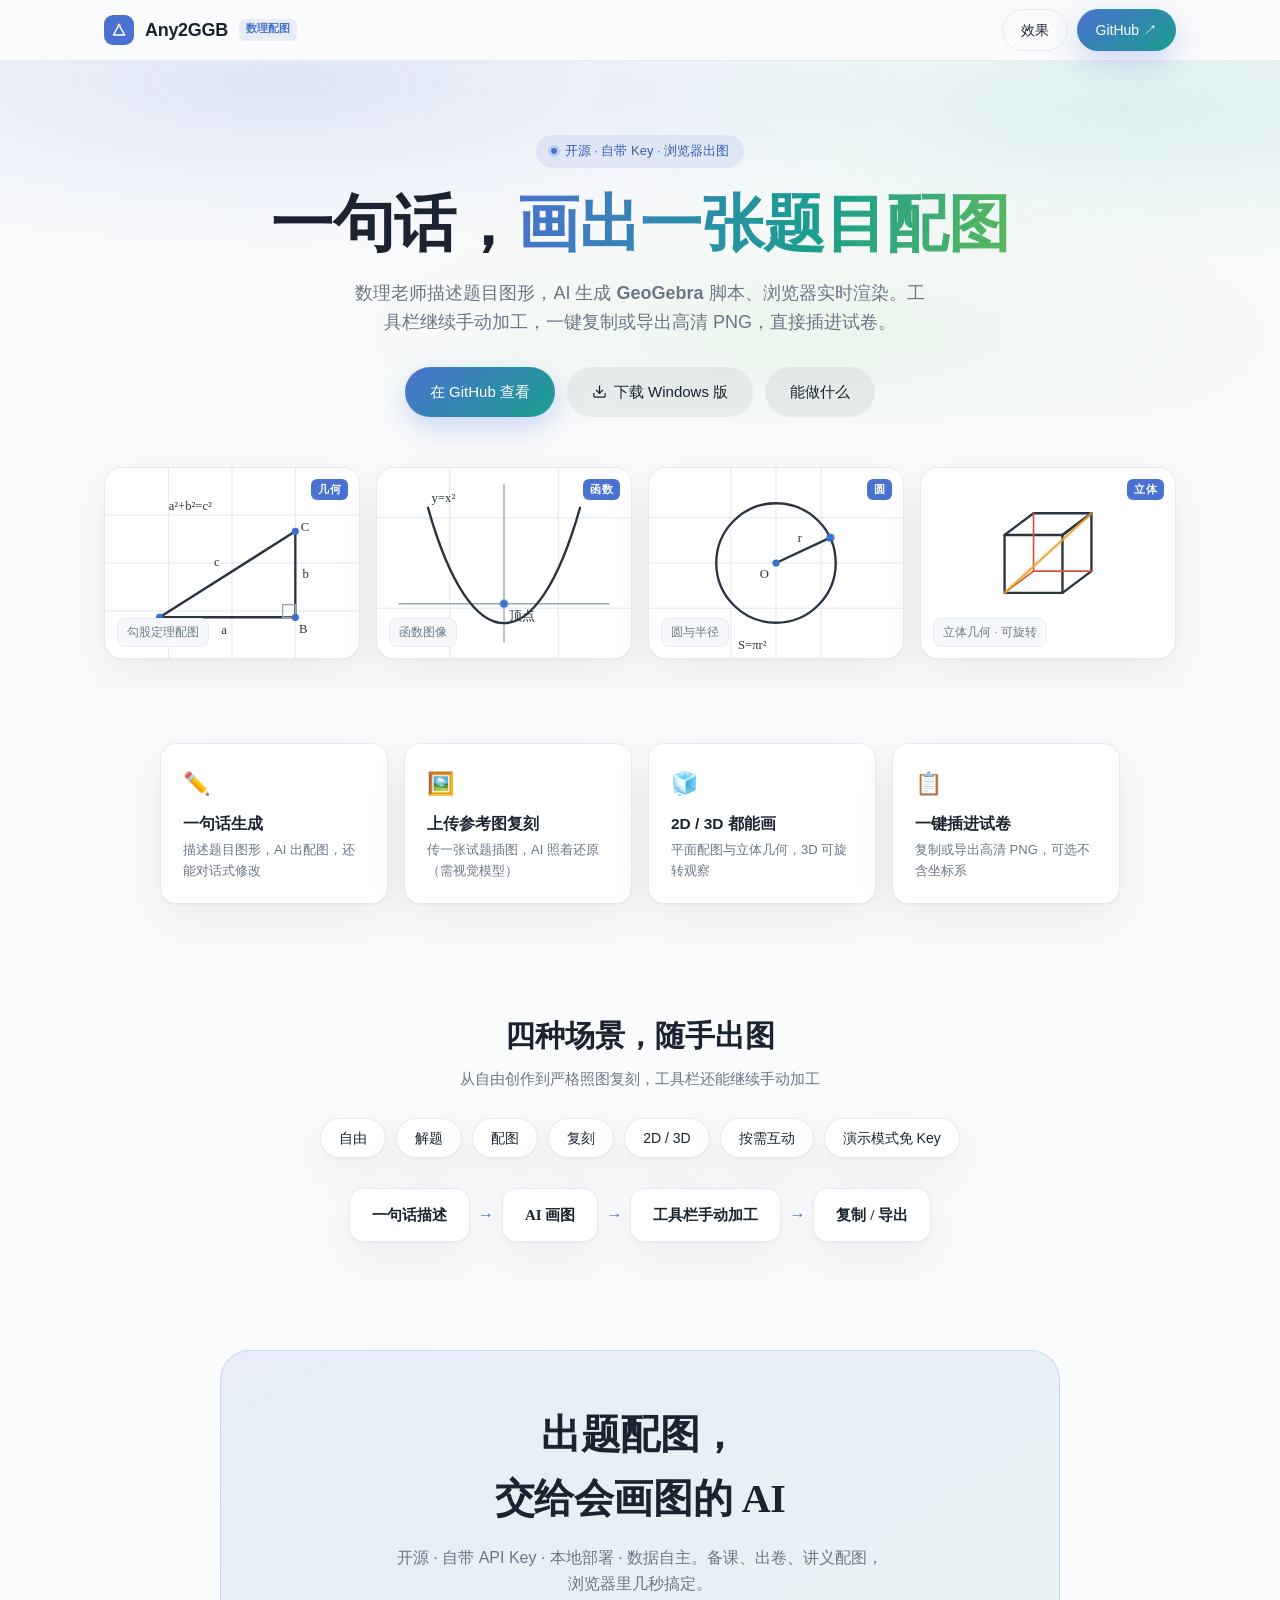
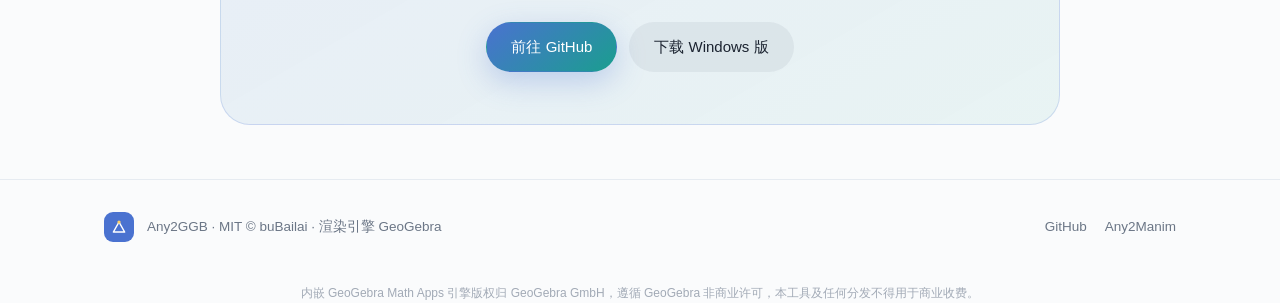
==== docs/index.html @ 6d7fea3f "落地页：自包含单页介绍（GGB 风格，含 GitHub + 下载按钮）" ====
<!DOCTYPE html>
<html lang="zh-CN">
<head>
<meta charset="UTF-8">
<meta name="viewport" content="width=device-width, initial-scale=1, viewport-fit=cover">
<title>Any2GGB · 一句话，画出一张题目配图</title>
<meta name="description" content="Any2GGB —— 数理老师的 AI 配图工具。一句话描述题目图形，AI 生成 GeoGebra 脚本、浏览器实时渲染，工具栏手动加工，一键复制或导出高清 PNG 插进试卷。支持 2D/3D、上传参考图复刻、按需互动。">
<link rel="icon" href="data:image/svg+xml,%3Csvg xmlns='http://www.w3.org/2000/svg' viewBox='0 0 32 32'%3E%3Crect width='32' height='32' rx='8' fill='%234a72d0'/%3E%3Cpath d='M7 24 L16 8 L25 24 Z' fill='none' stroke='%23fff' stroke-width='2.4' stroke-linejoin='round'/%3E%3Ccircle cx='16' cy='8' r='2.6' fill='%23ffd166'/%3E%3C/svg%3E">
<style>
:root{
  --paper:#FAFBFC; --panel:#FFFFFF; --panel-2:#F6F8FB;
  --ink:#1B2330; --ink-soft:#37414F; --muted:#6B7686; --subtle:#A2AAB6;
  --line:#E6EBF1; --divider:#EEF2F6;
  --accent:#4A72D0; --accent-deep:#3A5CB8; --accent-teal:#1A9E8F; --accent-green:#5BB85B;
  --grid:#DDE6F0; --axis:#9AA7B8;
  --sans:'Inter',-apple-system,BlinkMacSystemFont,'PingFang SC','Microsoft YaHei',sans-serif;
  --serif:'Noto Serif SC','Source Han Serif SC','Songti SC',serif;
  --mono:'SF Mono','JetBrains Mono',Menlo,Consolas,monospace;
  --sh:0 1px 2px rgba(27,35,48,.04),0 16px 44px rgba(27,35,48,.07);
  --sh-accent:0 10px 30px rgba(74,114,208,.28);
  /* 配图取色 */
  --c-blue:#3B6FD4; --c-teal:#159C8C; --c-green:#4FA84F; --c-gold:#E9A227;
  --c-red:#D8503C; --c-purple:#7A5CD0; --c-ink:#2A3340;
}
@media (prefers-color-scheme:dark){
  :root{--paper:#0E1116;--panel:#161A21;--panel-2:#1B2028;--ink:#E9ECF1;--ink-soft:#C4CAD4;
    --muted:#909AA8;--subtle:#646E7C;--line:#272D37;--divider:#20262F;
    --accent:#6C8FE6;--accent-deep:#7F9BEA;--accent-teal:#2FB9A8;
    --sh:0 1px 2px rgba(0,0,0,.35),0 16px 44px rgba(0,0,0,.5);}
}
*{margin:0;padding:0;box-sizing:border-box}
html{scroll-behavior:smooth}
body{font-family:var(--sans);background:var(--paper);color:var(--ink);-webkit-font-smoothing:antialiased;
  line-height:1.6;overflow-x:hidden}
a{color:inherit;text-decoration:none}
.wrap{max-width:1120px;margin:0 auto;padding:0 24px}
.serif{font-family:var(--serif)}

/* logo mark */
.logo{width:30px;height:30px;border-radius:9px;background:var(--accent);display:inline-flex;
  align-items:center;justify-content:center;flex:0 0 auto}
.logo svg{width:20px;height:20px}

/* nav */
nav{position:sticky;top:0;z-index:30;background:rgba(250,251,252,.82);backdrop-filter:saturate(180%) blur(18px);
  -webkit-backdrop-filter:saturate(180%) blur(18px);border-bottom:1px solid var(--line)}
@media (prefers-color-scheme:dark){nav{background:rgba(14,17,22,.82)}}
nav .wrap{display:flex;align-items:center;gap:11px;height:60px}
nav b{font-size:18px;letter-spacing:-.3px}
nav .ver{font-family:var(--mono);font-size:11px;color:var(--accent);background:rgba(74,114,208,.1);
  border-radius:6px;padding:2px 7px;font-weight:600}
nav .sp{margin-left:auto;display:flex;gap:9px;align-items:center}
.btn{display:inline-flex;align-items:center;gap:7px;border-radius:999px;padding:9px 18px;font-size:14px;
  font-weight:500;transition:.16s;border:1px solid transparent;white-space:nowrap;cursor:pointer}
.btn.primary{background:linear-gradient(140deg,var(--accent),var(--accent-teal));color:#fff;box-shadow:var(--sh-accent)}
.btn.primary:hover{transform:translateY(-1px)}
.btn.ghost{background:rgba(107,118,134,.1);color:var(--ink)}
.btn.ghost:hover{background:rgba(107,118,134,.18)}
.btn.line{border-color:var(--line)}

/* hero */
.hero{position:relative;padding:74px 0 30px;text-align:center;overflow:hidden}
.hero::before{content:"";position:absolute;inset:-10% -20% auto;height:420px;z-index:0;
  background:radial-gradient(50% 60% at 30% 20%,rgba(74,114,208,.15),transparent 70%),
    radial-gradient(46% 56% at 78% 26%,rgba(26,158,143,.12),transparent 70%),
    radial-gradient(40% 50% at 60% 80%,rgba(91,184,91,.09),transparent 70%);filter:blur(6px)}
.hero .wrap{position:relative;z-index:1}
.eyebrow{display:inline-flex;align-items:center;gap:8px;font-size:13px;font-weight:500;color:var(--accent-deep);
  background:rgba(74,114,208,.1);padding:6px 15px;border-radius:999px;margin-bottom:22px}
.eyebrow .d{width:6px;height:6px;border-radius:50%;background:var(--accent);box-shadow:0 0 0 3px rgba(74,114,208,.18)}
h1{font-family:var(--serif);font-size:clamp(34px,6.2vw,62px);line-height:1.12;letter-spacing:-.5px;font-weight:700}
h1 .grad{background:linear-gradient(110deg,var(--accent),var(--accent-teal) 60%,var(--accent-green));
  -webkit-background-clip:text;background-clip:text;color:transparent}
.lead{font-size:clamp(15px,2vw,18px);color:var(--muted);max-width:580px;margin:20px auto 0}
.cta{display:flex;gap:12px;justify-content:center;flex-wrap:wrap;margin-top:30px}
.cta .btn{padding:12px 24px;font-size:15px}

/* figure wall —— 主视觉：干净的题目配图（白底方格纸，对应实际出图） */
.wall{margin:50px auto 0;display:grid;grid-template-columns:repeat(4,1fr);gap:16px}
@media(max-width:880px){.wall{grid-template-columns:repeat(2,1fr)}}
@media(max-width:480px){.wall{grid-template-columns:1fr}}
.scene{position:relative;border-radius:18px;overflow:hidden;border:1px solid var(--line);
  background:var(--panel);box-shadow:var(--sh);aspect-ratio:4/3}
.scene svg{position:absolute;inset:0;width:100%;height:100%}
.scene .cap{position:absolute;left:12px;bottom:11px;z-index:2;font-size:11.5px;color:var(--muted);
  background:var(--panel-2);border:1px solid var(--line);border-radius:8px;padding:4px 9px}
.scene .badge{position:absolute;right:11px;top:11px;z-index:2;font-size:10.5px;font-weight:600;letter-spacing:.4px;
  color:#fff;background:var(--accent);border-radius:6px;padding:2px 7px}
.gfig{fill:none;stroke:var(--c-ink);stroke-width:2.6;stroke-linejoin:round;stroke-linecap:round}
.glabel{font-family:var(--serif);fill:var(--c-ink);font-size:14px}
.gpt{fill:var(--c-blue)}
.draw{stroke-dasharray:600;stroke-dashoffset:600;animation:draw 2.2s ease .2s forwards}
.draw2{stroke-dasharray:600;stroke-dashoffset:600;animation:draw 2.2s ease .5s forwards}
@keyframes draw{to{stroke-dashoffset:0}}
.fade{opacity:0;animation:fade .8s ease 1.5s forwards}
@keyframes fade{to{opacity:1}}
.spin3d{transform-origin:center;animation:sp 14s linear infinite}
@keyframes sp{to{transform:rotate(360deg)}}

/* feature row */
section{padding:54px 0}
.feats{display:grid;grid-template-columns:repeat(4,1fr);gap:16px;max-width:960px;margin:0 auto}
@media(max-width:820px){.feats{grid-template-columns:repeat(2,1fr)}}
@media(max-width:440px){.feats{grid-template-columns:1fr}}
.feat{background:var(--panel);border:1px solid var(--line);border-radius:16px;padding:22px 22px;box-shadow:var(--sh)}
.feat .ic{font-size:22px;margin-bottom:10px}
.feat b{font-size:15.5px}
.feat span{display:block;color:var(--muted);font-size:13px;margin-top:3px}

/* scenarios */
.subj{text-align:center}
.subj .t{font-family:var(--serif);font-size:clamp(22px,3.4vw,30px);font-weight:700;margin-bottom:8px}
.subj .s{color:var(--muted);font-size:14.5px;margin-bottom:26px}
.chips{display:flex;flex-wrap:wrap;gap:10px;justify-content:center;max-width:720px;margin:0 auto}
.chip{background:var(--panel);border:1px solid var(--line);border-radius:999px;padding:8px 18px;font-size:14px;
  font-weight:500;box-shadow:var(--sh)}
.pipe{display:flex;align-items:center;justify-content:center;gap:8px;flex-wrap:wrap;margin-top:30px}
.pcard{font-family:var(--serif);font-weight:600;background:var(--panel);border:1px solid var(--line);
  border-radius:14px;padding:14px 22px;font-size:15px;box-shadow:var(--sh)}
.parrow{color:var(--accent);font-weight:700}

/* final cta */
.final{text-align:center}
.final .box{background:linear-gradient(150deg,rgba(74,114,208,.1),rgba(26,158,143,.08));
  border:1px solid rgba(74,114,208,.2);border-radius:30px;padding:52px 30px;max-width:840px;margin:0 auto}
.final h2{font-family:var(--serif);font-size:clamp(26px,4vw,40px);letter-spacing:-.4px;font-weight:700}
.final p{color:var(--muted);margin:14px auto 0;max-width:500px}

footer{border-top:1px solid var(--line);padding:32px 0;color:var(--muted);font-size:13.5px}
footer .wrap{display:flex;align-items:center;gap:13px;flex-wrap:wrap}
footer .sp{margin-left:auto;display:flex;gap:18px}
footer a:hover{color:var(--ink)}
.note{font-size:12px;color:var(--subtle);max-width:1120px;margin:10px auto 0;padding:0 24px;text-align:center}
</style>
</head>
<body>

<nav>
  <div class="wrap">
    <span class="logo"><svg viewBox="0 0 32 32"><path d="M7 24 L16 8 L25 24 Z" fill="none" stroke="#fff" stroke-width="2.4" stroke-linejoin="round"/><circle cx="16" cy="8" r="2.6" fill="#ffd166"/></svg></span>
    <b>Any2GGB</b>
    <span class="ver">数理配图</span>
    <div class="sp">
      <a class="btn line" href="#figures">效果</a>
      <a class="btn primary" href="https://github.com/buBailai/Any2GGB" target="_blank">GitHub ↗</a>
    </div>
  </div>
</nav>

<header class="hero" id="figures">
  <div class="wrap">
    <div class="eyebrow"><span class="d"></span>开源 · 自带 Key · 浏览器出图</div>
    <h1>一句话，<span class="grad serif">画出一张题目配图</span></h1>
    <p class="lead">数理老师描述题目图形，AI 生成 <b>GeoGebra</b> 脚本、浏览器实时渲染。工具栏继续手动加工，一键复制或导出高清 PNG，直接插进试卷。</p>
    <div class="cta">
      <a class="btn primary" href="https://github.com/buBailai/Any2GGB" target="_blank">在 GitHub 查看</a>
      <a class="btn ghost" href="downloads/Any2GGB-Win-v0.4.3.zip" download><svg viewBox="0 0 24 24" width="15" height="15" fill="none" stroke="currentColor" stroke-width="2" stroke-linecap="round" stroke-linejoin="round"><path d="M21 15v4a2 2 0 0 1-2 2H5a2 2 0 0 1-2-2v-4"/><polyline points="7 10 12 15 17 10"/><line x1="12" y1="15" x2="12" y2="3"/></svg> 下载 Windows 版</a>
      <a class="btn ghost" href="#scenarios">能做什么</a>
    </div>

    <!-- 题目配图效果墙：白底方格纸，对应实际干净出图 -->
    <div class="wall">
      <!-- 1. 勾股 / 直角三角形 -->
      <div class="scene">
        <span class="badge">几何</span>
        <svg viewBox="0 0 280 210" preserveAspectRatio="xMidYMid meet">
          <g stroke="var(--grid)" stroke-width="1">
            <line x1="0" y1="52" x2="280" y2="52"/><line x1="0" y1="105" x2="280" y2="105"/><line x1="0" y1="158" x2="280" y2="158"/>
            <line x1="70" y1="0" x2="70" y2="210"/><line x1="140" y1="0" x2="140" y2="210"/><line x1="210" y1="0" x2="210" y2="210"/>
          </g>
          <polygon points="60,165 210,165 210,70" class="gfig draw" stroke="var(--c-blue)"/>
          <rect x="196" y="151" width="14" height="14" fill="none" stroke="var(--axis)" stroke-width="1.5"/>
          <circle cx="60" cy="165" r="4" class="gpt"/><circle cx="210" cy="165" r="4" class="gpt"/><circle cx="210" cy="70" r="4" class="gpt"/>
          <text x="46" y="182" class="glabel">A</text><text x="214" y="182" class="glabel">B</text><text x="216" y="70" class="glabel">C</text>
          <text x="128" y="184" class="glabel" fill="var(--c-teal)">a</text>
          <text x="218" y="122" class="glabel" fill="var(--c-teal)">b</text>
          <text x="120" y="108" class="glabel" fill="var(--c-teal)">c</text>
          <text x="70" y="46" class="glabel fade" font-size="16">a²+b²=c²</text>
        </svg>
        <span class="cap">勾股定理配图</span>
      </div>

      <!-- 2. 抛物线 -->
      <div class="scene">
        <span class="badge">函数</span>
        <svg viewBox="0 0 280 210" preserveAspectRatio="xMidYMid meet">
          <g stroke="var(--grid)" stroke-width="1">
            <line x1="0" y1="55" x2="280" y2="55"/><line x1="0" y1="155" x2="280" y2="155"/>
            <line x1="80" y1="0" x2="80" y2="210"/><line x1="200" y1="0" x2="200" y2="210"/>
          </g>
          <g stroke="var(--axis)" stroke-width="1.5" stroke-linecap="round">
            <line x1="140" y1="18" x2="140" y2="192"/><line x1="24" y1="150" x2="256" y2="150"/>
          </g>
          <path d="M56,44 C104,214 176,214 224,44" class="gfig draw" stroke="var(--c-blue)" stroke-width="3"/>
          <circle cx="140" cy="150" r="4.5" class="gpt fade"/>
          <text x="146" y="168" class="glabel fade" font-size="12">顶点</text>
          <text x="60" y="38" class="glabel" fill="var(--c-blue)">y=x²</text>
        </svg>
        <span class="cap">函数图像</span>
      </div>

      <!-- 3. 圆与半径 -->
      <div class="scene">
        <span class="badge">圆</span>
        <svg viewBox="0 0 280 210" preserveAspectRatio="xMidYMid meet">
          <g stroke="var(--grid)" stroke-width="1">
            <line x1="0" y1="55" x2="280" y2="55"/><line x1="0" y1="105" x2="280" y2="105"/><line x1="0" y1="155" x2="280" y2="155"/>
            <line x1="90" y1="0" x2="90" y2="210"/><line x1="140" y1="0" x2="140" y2="210"/><line x1="190" y1="0" x2="190" y2="210"/>
          </g>
          <circle cx="140" cy="105" r="66" class="gfig draw" stroke="var(--c-blue)"
            style="stroke-dasharray:415;stroke-dashoffset:415;animation:draw 2.4s ease .3s forwards"/>
          <line x1="140" y1="105" x2="200" y2="77" class="gfig" stroke="var(--c-teal)" stroke-width="2.4"/>
          <circle cx="140" cy="105" r="4" class="gpt"/><circle cx="200" cy="77" r="4.5" class="gpt fade"/>
          <text x="122" y="122" class="glabel">O</text>
          <text x="164" y="82" class="glabel" fill="var(--c-teal)">r</text>
          <text x="98" y="200" class="glabel fade" font-size="15">S=πr²</text>
        </svg>
        <span class="cap">圆与半径</span>
      </div>

      <!-- 4. 3D 正方体 -->
      <div class="scene">
        <span class="badge">立体</span>
        <svg viewBox="0 0 280 210" preserveAspectRatio="xMidYMid meet">
          <g class="spin3d" style="transform-box:view-box;transform-origin:140px 105px">
            <g class="gfig" stroke="var(--c-blue)" stroke-width="2.2">
              <path d="M92,138 L92,74 L156,74 L156,138 Z"/>
              <path d="M92,74 L124,50 L188,50 L156,74"/>
              <path d="M156,74 L188,50 L188,114 L156,138"/>
              <path class="draw2" d="M92,138 L124,114 L124,50 M124,114 L188,114" stroke="var(--c-red)" stroke-width="1.8" stroke-dasharray="4 5"/>
            </g>
          </g>
          <path d="M92,138 L188,50" stroke="var(--c-gold)" stroke-width="2.4" fill="none" class="fade" stroke-linecap="round"/>
          <text x="70" y="188" class="glabel fade" font-size="13">体对角线</text>
        </svg>
        <span class="cap">立体几何 · 可旋转</span>
      </div>
    </div>
  </div>
</header>

<section>
  <div class="wrap">
    <div class="feats">
      <div class="feat"><div class="ic">✏️</div><b>一句话生成</b><span>描述题目图形，AI 出配图，还能对话式修改</span></div>
      <div class="feat"><div class="ic">🖼️</div><b>上传参考图复刻</b><span>传一张试题插图，AI 照着还原（需视觉模型）</span></div>
      <div class="feat"><div class="ic">🧊</div><b>2D / 3D 都能画</b><span>平面配图与立体几何，3D 可旋转观察</span></div>
      <div class="feat"><div class="ic">📋</div><b>一键插进试卷</b><span>复制或导出高清 PNG，可选不含坐标系</span></div>
    </div>
  </div>
</section>

<section class="subj" id="scenarios">
  <div class="wrap">
    <div class="t serif">四种场景，随手出图</div>
    <div class="s">从自由创作到严格照图复刻，工具栏还能继续手动加工</div>
    <div class="chips">
      <span class="chip">自由</span><span class="chip">解题</span><span class="chip">配图</span><span class="chip">复刻</span>
      <span class="chip">2D / 3D</span><span class="chip">按需互动</span><span class="chip">演示模式免 Key</span>
    </div>
    <div class="pipe">
      <span class="pcard">一句话描述</span><span class="parrow">→</span>
      <span class="pcard">AI 画图</span><span class="parrow">→</span>
      <span class="pcard">工具栏手动加工</span><span class="parrow">→</span>
      <span class="pcard">复制 / 导出</span>
    </div>
  </div>
</section>

<section class="final">
  <div class="wrap">
    <div class="box">
      <h2 class="serif">出题配图，<br>交给会画图的 AI</h2>
      <p>开源 · 自带 API Key · 本地部署 · 数据自主。备课、出卷、讲义配图，浏览器里几秒搞定。</p>
      <div class="cta" style="justify-content:center;margin-top:26px">
        <a class="btn primary" href="https://github.com/buBailai/Any2GGB" target="_blank">前往 GitHub</a>
        <a class="btn ghost" href="downloads/Any2GGB-Win-v0.4.3.zip" download>下载 Windows 版</a>
      </div>
    </div>
  </div>
</section>

<footer>
  <div class="wrap">
    <span class="logo"><svg viewBox="0 0 32 32"><path d="M7 24 L16 8 L25 24 Z" fill="none" stroke="#fff" stroke-width="2.4" stroke-linejoin="round"/><circle cx="16" cy="8" r="2.6" fill="#ffd166"/></svg></span>
    <span>Any2GGB · MIT © buBailai · 渲染引擎 <a href="https://www.geogebra.org" target="_blank">GeoGebra</a></span>
    <div class="sp">
      <a href="https://github.com/buBailai/Any2GGB" target="_blank">GitHub</a>
      <a href="https://github.com/buBailai/Any2Manim" target="_blank">Any2Manim</a>
    </div>
  </div>
</footer>
<p class="note">内嵌 GeoGebra Math Apps 引擎版权归 GeoGebra GmbH，遵循 GeoGebra 非商业许可，本工具及任何分发不得用于商业收费。</p>

</body>
</html>
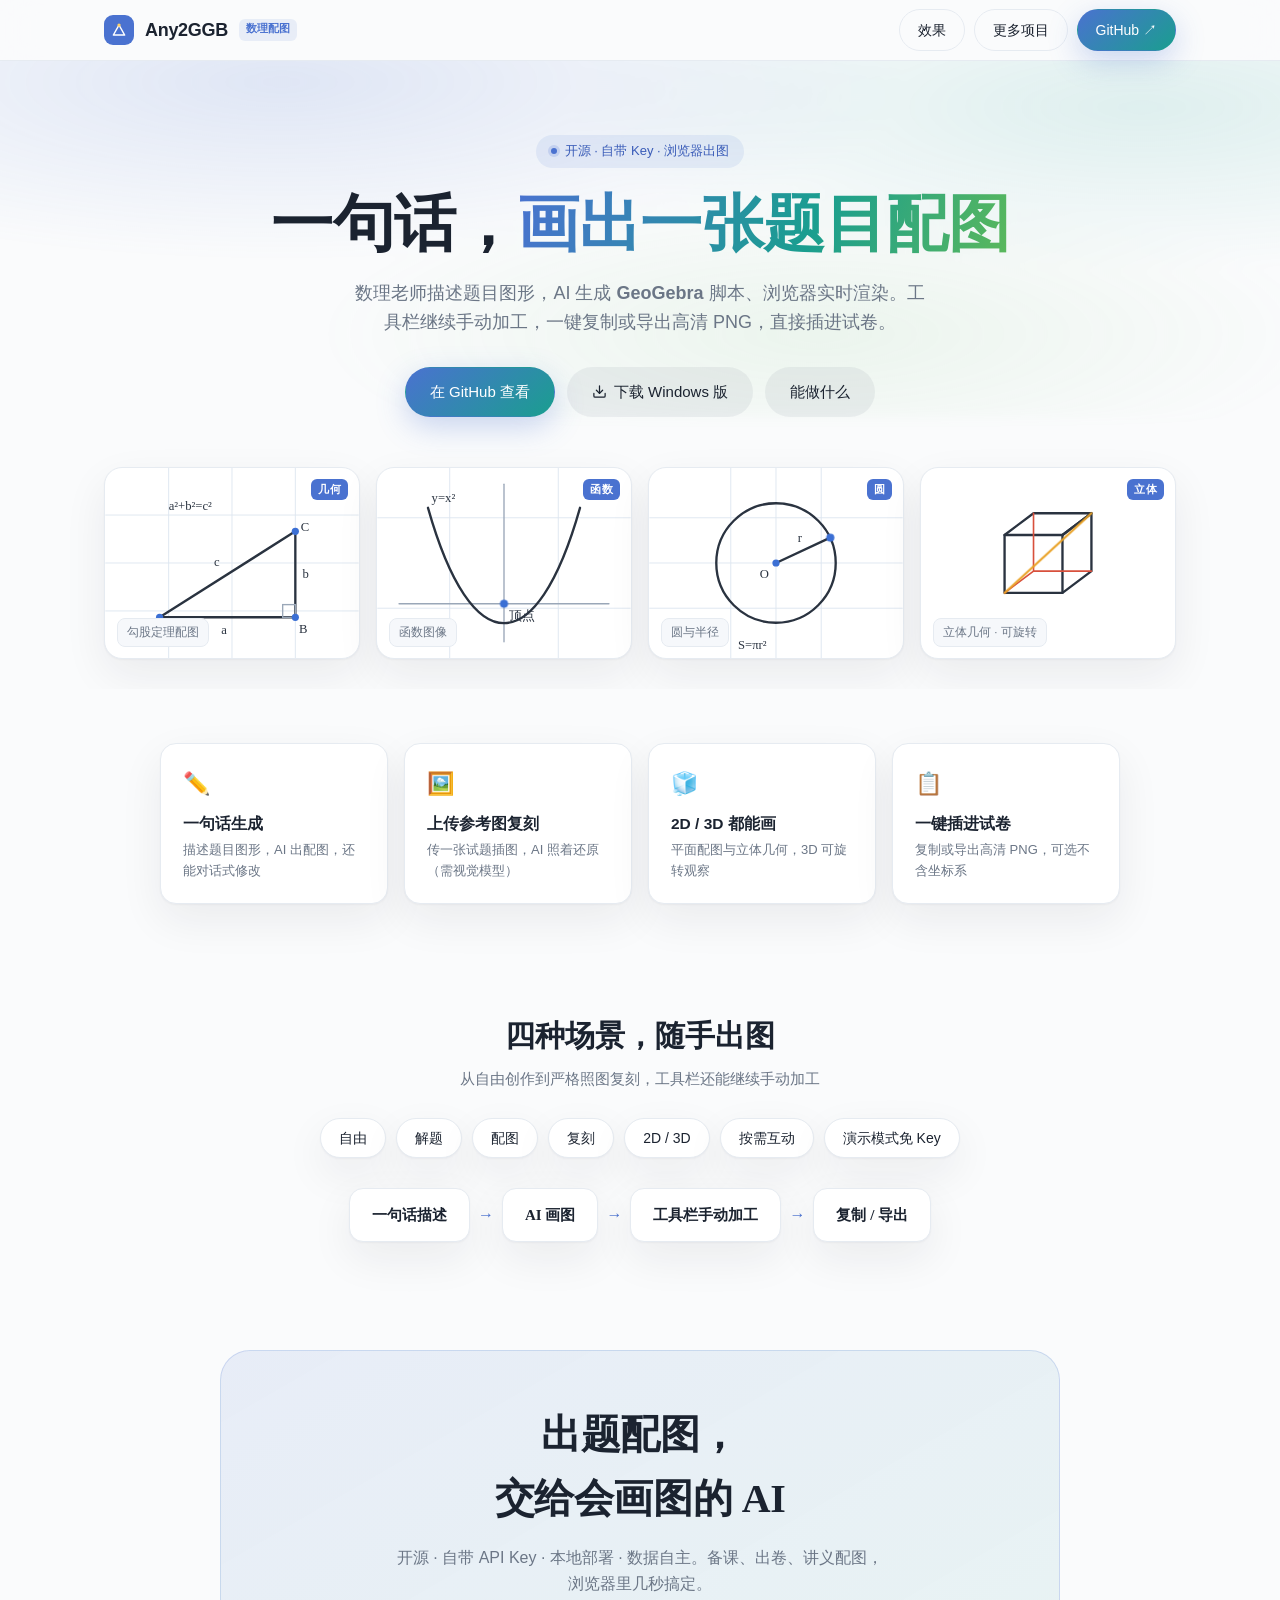
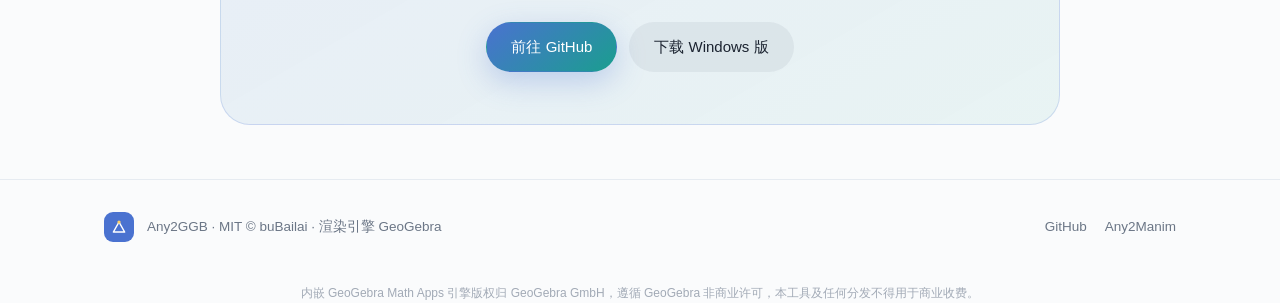
==== commit 54265e7b: "落地页导航新增「更多项目」按钮，跳转 buBailai 主页 Co-Authored-By: Claude Fable 5 <noreply@anthropic.com>" ====
--- a/docs/index.html
+++ b/docs/index.html
@@ -142,6 +142,7 @@
     <span class="ver">数理配图</span>
     <div class="sp">
       <a class="btn line" href="#figures">效果</a>
+      <a class="btn line" href="https://bubailai.top/">更多项目</a>
       <a class="btn primary" href="https://github.com/buBailai/Any2GGB" target="_blank">GitHub ↗</a>
     </div>
   </div>
@@ -154,7 +155,7 @@
     <p class="lead">数理老师描述题目图形，AI 生成 <b>GeoGebra</b> 脚本、浏览器实时渲染。工具栏继续手动加工，一键复制或导出高清 PNG，直接插进试卷。</p>
     <div class="cta">
       <a class="btn primary" href="https://github.com/buBailai/Any2GGB" target="_blank">在 GitHub 查看</a>
-      <a class="btn ghost" href="downloads/Any2GGB-Win-v0.4.3.zip" download><svg viewBox="0 0 24 24" width="15" height="15" fill="none" stroke="currentColor" stroke-width="2" stroke-linecap="round" stroke-linejoin="round"><path d="M21 15v4a2 2 0 0 1-2 2H5a2 2 0 0 1-2-2v-4"/><polyline points="7 10 12 15 17 10"/><line x1="12" y1="15" x2="12" y2="3"/></svg> 下载 Windows 版</a>
+      <a class="btn ghost" href="downloads/Any2GGB-Win-v0.4.5.zip" download><svg viewBox="0 0 24 24" width="15" height="15" fill="none" stroke="currentColor" stroke-width="2" stroke-linecap="round" stroke-linejoin="round"><path d="M21 15v4a2 2 0 0 1-2 2H5a2 2 0 0 1-2-2v-4"/><polyline points="7 10 12 15 17 10"/><line x1="12" y1="15" x2="12" y2="3"/></svg> 下载 Windows 版</a>
       <a class="btn ghost" href="#scenarios">能做什么</a>
     </div>
 
@@ -274,7 +275,7 @@
       <p>开源 · 自带 API Key · 本地部署 · 数据自主。备课、出卷、讲义配图，浏览器里几秒搞定。</p>
       <div class="cta" style="justify-content:center;margin-top:26px">
         <a class="btn primary" href="https://github.com/buBailai/Any2GGB" target="_blank">前往 GitHub</a>
-        <a class="btn ghost" href="downloads/Any2GGB-Win-v0.4.3.zip" download>下载 Windows 版</a>
+        <a class="btn ghost" href="downloads/Any2GGB-Win-v0.4.5.zip" download>下载 Windows 版</a>
       </div>
     </div>
   </div>
